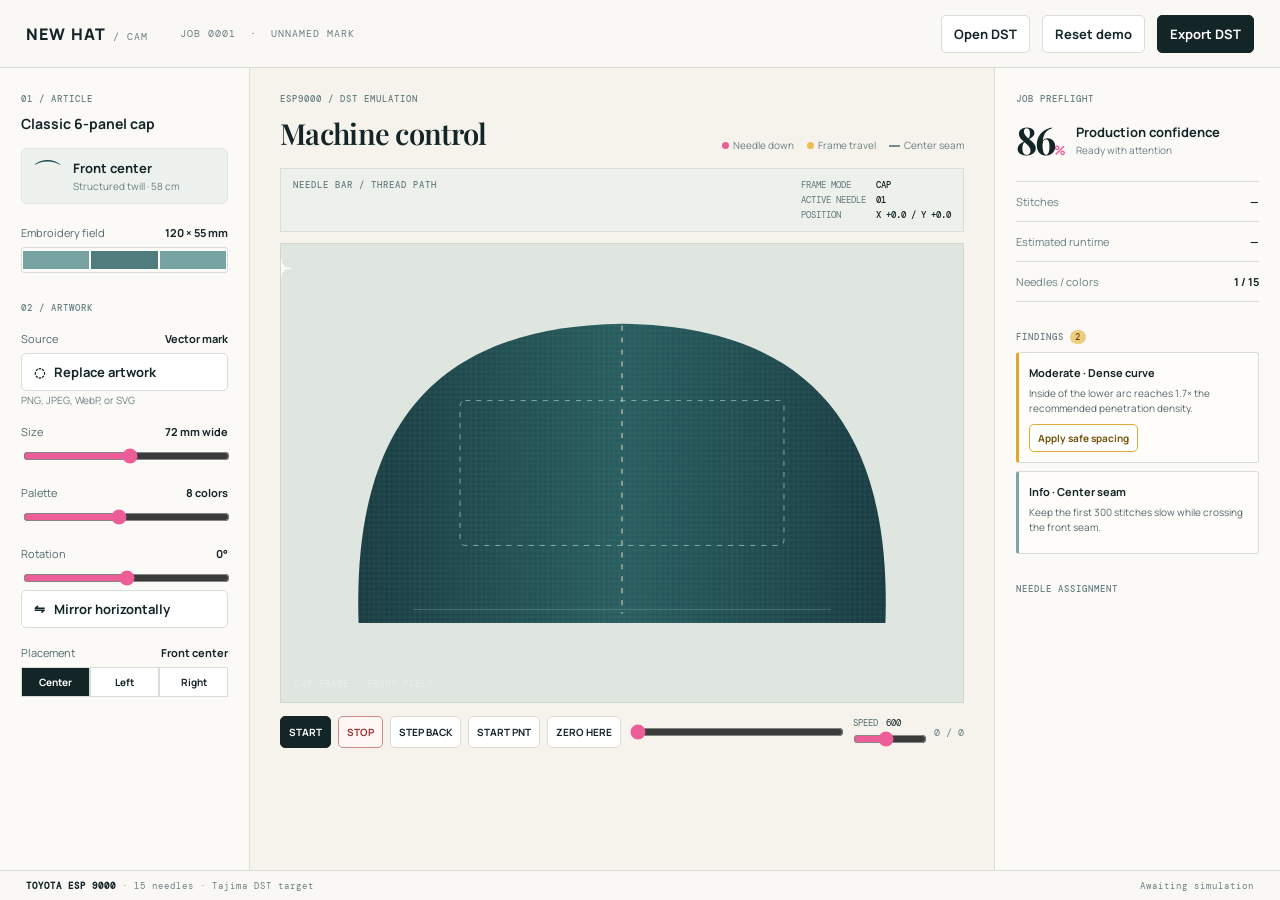
==== prototype/index.html @ 5cbac411 "proto" ====
<!doctype html>
<html lang="en">
  <head>
    <meta charset="utf-8" />
    <meta name="viewport" content="width=device-width, initial-scale=1" />
    <title>New Hat — embroidery CAM</title>
    <link rel="stylesheet" href="styles.css" />
  </head>
  <body>
    <header><a class="brand">NEW HAT<span> / CAM</span></a><div class="job">JOB 0001 &nbsp;·&nbsp; UNNAMED MARK</div><input id="dstFile" type="file" accept=".dst,application/octet-stream" hidden /><button class="outline" id="openDst">Open DST</button><button class="outline" id="reset">Reset demo</button><button class="primary" id="export">Export DST</button></header>
    <main>
      <aside class="left panel"><p class="eyebrow">01 / ARTICLE</p><h2>Classic 6-panel cap</h2><div class="article-card"><div class="cap-icon">⌒</div><div><b>Front center</b><small>Structured twill · 58 cm</small></div></div><label>Embroidery field <span>120 × 55 mm</span></label><div class="field"><i></i><i></i><i></i></div><p class="eyebrow spacing">02 / ARTWORK</p><label>Source <span id="sourceName">Vector mark</span></label><input id="artworkFile" type="file" accept="image/png,image/jpeg,image/webp,image/svg+xml" hidden /><button class="select" id="replaceArtwork">◌ &nbsp; Replace artwork</button><small id="uploadHint">PNG, JPEG, WebP, or SVG</small><label>Size <span id="scaleLabel">72 mm wide</span></label><input id="scale" type="range" min="20" max="120" value="72" /><label>Palette <span id="paletteLabel">8 colors</span></label><input id="paletteSize" type="range" min="2" max="15" value="8" /><label>Rotation <span id="rotationLabel">0°</span></label><input id="rotation" type="range" min="-180" max="180" value="0" /><button class="select" id="mirrorArtwork">⇋ &nbsp; Mirror horizontally</button><label>Placement <span id="placementLabel">Front center</span></label><div class="seg" id="placement"><button class="active" data-place="center">Center</button><button data-place="left">Left</button><button data-place="right">Right</button></div></aside>
      <section class="workspace"><div class="workspace-title"><div><p class="eyebrow" id="viewMode">ESP9000 / DST EMULATION</p><h1>Machine control</h1></div><div class="legend"><span><i class="pink"></i>Needle down</span><span><i class="gold"></i>Frame travel</span><span><i class="line"></i>Center seam</span></div></div><section class="machine"><div><p class="eyebrow">NEEDLE BAR / THREAD PATH</p><div class="needle-rack" id="needleRack"></div></div><div class="machine-readout"><span>FRAME MODE</span><b>CAP</b><span>ACTIVE NEEDLE</span><b id="activeNeedle">01</b><span>POSITION</span><b id="positionReadout">X +0.0 / Y +0.0</b></div></section><div class="stage"><svg id="canvas" viewBox="0 0 800 480" role="img" aria-label="Cap embroidery simulation"><defs><linearGradient id="fabric" x1="0" x2="1"><stop stop-color="#193d42"/><stop offset=".5" stop-color="#285d5f"/><stop offset="1" stop-color="#183c42"/></linearGradient><pattern id="weave" width="6" height="6" patternUnits="userSpaceOnUse"><path d="M0 1h6M1 0v6" stroke="#fff" stroke-opacity=".05"/></pattern></defs><path d="M91 416C83 173 192 68 400 65c208 3 317 108 309 351" fill="url(#fabric)"/><path d="M91 416C83 173 192 68 400 65c208 3 317 108 309 351" fill="url(#weave)"/><g id="artworkTransform"><image id="artworkPreview" x="250" y="170" width="300" height="140" preserveAspectRatio="xMidYMid meet" opacity=".42" display="none"/><rect id="artworkBounds" x="250" y="170" width="300" height="140" fill="none" stroke="#f7e5a7" stroke-width="1.5" stroke-dasharray="5 4" display="none"/></g><path d="M400 67v338" stroke="#e7d6b1" stroke-opacity=".6" stroke-width="2" stroke-dasharray="6 8"/><path d="M155 400h490" stroke="#a7d7d2" stroke-opacity=".35"/><rect x="210" y="155" width="380" height="170" rx="6" fill="none" stroke="#b0e6df" stroke-opacity=".7" stroke-dasharray="6 7"/><g id="stitches"></g><g id="needle" stroke="#fff" stroke-width="2"><path d="M-11 0h22M0-11v22"/><circle r="4" fill="none"/></g></svg><div class="stage-tag">CAP FRAME · FRONT FIELD</div></div><div class="controls"><button id="start" class="primary">START</button><button id="stop" class="stop">STOP</button><button id="back">STEP BACK</button><button id="startPoint">START PNT</button><button id="zero">ZERO HERE</button><input id="timeline" type="range" min="0" value="0" /><label class="speed">SPEED <output id="speedValue">600</output><input id="speed" type="range" min="300" max="1000" step="50" value="600" /></label><span id="step">0 / 0</span></div></section>
      <aside class="right panel"><p class="eyebrow">JOB PREFLIGHT</p><div class="confidence"><div class="score"><strong id="score">86</strong><em>%</em></div><div><b>Production confidence</b><small>Ready with attention</small></div></div><div class="metric"><span>Stitches</span><b id="stitchCount">—</b></div><div class="metric"><span>Estimated runtime</span><b id="runtime">—</b></div><div class="metric"><span>Needles / colors</span><b id="needleCount">1 / 15</b></div><p class="eyebrow spacing">FINDINGS <span class="count" id="findingCount">2</span></p><article class="finding caution" id="autopunchFinding"><b>Moderate · Dense curve</b><p>Inside of the lower arc reaches 1.7× the recommended penetration density.</p><button id="fixDensity">Apply safe spacing</button></article><article class="finding info" id="routeFinding"><b>Info · Center seam</b><p>Keep the first 300 stitches slow while crossing the front seam.</p></article><p class="eyebrow spacing">NEEDLE ASSIGNMENT</p><div id="needleEditor"></div></aside>
    </main><footer><span><b>TOYOTA ESP 9000</b> · 15 needles · Tajima DST target</span><span id="operation">Awaiting simulation</span></footer><script src="app.js"></script>
  </body>
</html>
---- prototype/styles.css ----
@import url('https://fonts.googleapis.com/css2?family=DM+Mono:wght@400;500&family=Manrope:wght@400;500;600;700;800&family=Playfair+Display:ital,wght@0,600;0,700;1,600&display=swap');
:root{--ink:#142528;--muted:#688083;--paper:#f6f3ed;--line:#d8ddd5;--pink:#ed5e98;--gold:#eebd54;--teal:#1f5052}*{box-sizing:border-box}body{margin:0;background:var(--paper);color:var(--ink);font:13px Manrope,sans-serif}header{height:68px;border-bottom:1px solid var(--line);display:flex;align-items:center;padding:0 26px;gap:12px;background:#faf8f4}.brand{font-weight:800;letter-spacing:1.2px;font-size:16px}.brand span,.job,.eyebrow,footer{font:10px 'DM Mono',monospace;letter-spacing:1px}.brand span,.job{color:var(--muted)}.job{margin-left:20px;flex:1}button{font:inherit;cursor:pointer;border-radius:5px;padding:9px 12px;border:1px solid var(--line);background:#fff;color:var(--ink);font-weight:700}.primary{background:var(--ink);color:#fff;border-color:var(--ink)}main{display:grid;grid-template-columns:250px minmax(460px,1fr) 286px;min-height:calc(100vh - 98px)}.panel{padding:25px 21px;border-right:1px solid var(--line);background:#fbfaf7}.right{border-right:0;border-left:1px solid var(--line)}.eyebrow{color:#698083;margin:0 0 9px;font-size:9px;font-weight:500}.spacing{margin-top:29px}h1{font:600 29px 'Playfair Display',serif;letter-spacing:-.7px;margin:0}h2{font-size:14px;margin:0 0 15px}.article-card{display:flex;gap:10px;background:#eef2ee;border:1px solid #e2e8e0;padding:10px;border-radius:6px;margin-bottom:21px}.cap-icon{font:31px 'Playfair Display';line-height:26px;color:var(--teal)}small{display:block;color:var(--muted);font-size:10px;margin-top:2px}label{display:flex;justify-content:space-between;color:#526a6e;margin:17px 0 7px;font-size:11px}label span{color:var(--ink);font-weight:700}.field{display:flex;height:26px;border:1px solid var(--line);border-radius:3px;overflow:hidden}.field i{flex:1;background:#77a3a2;margin:3px 1px}.field i:nth-child(2){background:#4f7d7e}.select{width:100%;text-align:left;background:#fff}input[type=range]{width:100%;accent-color:var(--pink)}.seg{display:flex}.seg button{flex:1;padding:7px 2px;border-radius:0;font-size:10px}.seg .active{background:var(--ink);color:#fff}.workspace{padding:25px 30px 16px;min-width:0}.workspace-title{display:flex;justify-content:space-between;align-items:end;margin-bottom:16px}.legend{display:flex;gap:13px;color:var(--muted);font-size:10px}.legend i{display:inline-block;width:7px;height:7px;border-radius:50%;margin-right:4px}.legend .line{border-radius:0;width:11px;height:2px;background:#718d8e;vertical-align:middle}.pink{background:var(--pink)}.gold{background:var(--gold)}.machine{display:flex;justify-content:space-between;gap:15px;border:1px solid var(--line);background:#edf0eb;padding:10px 12px;margin-bottom:11px}.machine .eyebrow{margin-bottom:5px}.needle-rack{display:flex;gap:5px}.needle-slot{border:0;background:transparent;padding:0;width:24px;text-align:center;color:var(--muted);font:9px 'DM Mono'}.needle-slot i{display:block;height:23px;width:2px;background:#758888;margin:auto}.needle-slot b{font-size:9px}.spool{display:block;width:16px;height:8px;border-radius:3px;background:var(--thread);border:2px solid #a8b5ac;margin:auto;box-shadow:0 4px 0 var(--thread),0 8px 0 #a8b5ac}.needle-slot.active{color:var(--ink);transform:translateY(2px)}.needle-slot.active i{background:var(--pink);height:27px}.machine-readout{display:grid;grid-template-columns:auto auto;gap:3px 10px;align-content:center;font:9px 'DM Mono';color:#60787a}.machine-readout b{color:var(--ink);font-weight:500}.stage{height:min(52vh,460px);min-height:350px;background:#dfe6df;border:1px solid #cfd8d0;position:relative;overflow:hidden}.stage svg{width:100%;height:100%;display:block}.stage-tag{position:absolute;bottom:12px;left:14px;color:#e4f0e9;font:9px 'DM Mono';letter-spacing:1px}.controls{display:flex;align-items:center;gap:7px;padding-top:13px}.controls button{font-size:10px;padding:8px}.controls .stop{color:#9e3131;border-color:#cd8989;background:#fff7f6}.controls>input{flex:1}.controls span{font:10px 'DM Mono';white-space:nowrap;color:var(--muted)}.speed{display:block;margin:0;font:9px 'DM Mono';white-space:nowrap}.speed output{color:var(--ink);margin-left:3px}.speed input{display:block;width:74px;margin:2px 0 0}.confidence{display:flex;align-items:center;gap:10px;border-bottom:1px solid var(--line);padding-bottom:16px}.score strong{font:700 38px 'Playfair Display';letter-spacing:-2px}.score em{font-style:normal;color:var(--pink);font-weight:700}.metric{display:flex;justify-content:space-between;padding:12px 0;border-bottom:1px solid var(--line);font-size:11px;color:var(--muted)}.metric b{color:var(--ink)}.count{background:#ecce83;color:#6b4d00;border-radius:8px;padding:1px 5px}.finding{border:1px solid var(--line);border-left:3px solid #dfa631;padding:10px;margin:8px 0;background:#fffdf9;border-radius:3px}.finding.info{border-left-color:#7aa6a6}.finding b{font-size:11px}.finding p{line-height:1.5;margin:5px 0 8px;color:#52676b;font-size:10px}.finding button{font-size:10px;padding:6px 8px;border-color:#dea936;color:#76550b;background:#fff}.needle-row{display:flex;gap:5px;margin:5px 0}.needle-row input{height:25px;border:1px solid var(--line);min-width:0}.needle-row input[type=color]{width:28px;padding:2px}.needle-row input:last-child{width:100%;font-size:10px;padding:4px}.needle-pick{width:28px;padding:0;font:10px 'DM Mono'}.needle-pick.active{background:var(--ink);color:#fff}footer{height:30px;border-top:1px solid var(--line);background:#faf8f4;display:flex;justify-content:space-between;padding:9px 26px;color:#698083;font-size:9px}footer b{color:var(--ink)}@media(max-width:1050px){.needle-rack{gap:2px}.needle-slot{width:20px}.machine-readout{display:none}}@media(max-width:900px){main{grid-template-columns:220px 1fr}.right{display:none}}@media(max-width:650px){main{display:block}.left{display:none}.workspace{padding:18px}.stage{min-height:330px}.job,.legend,.machine-readout{display:none}.needle-slot{width:18px}.controls{flex-wrap:wrap}}
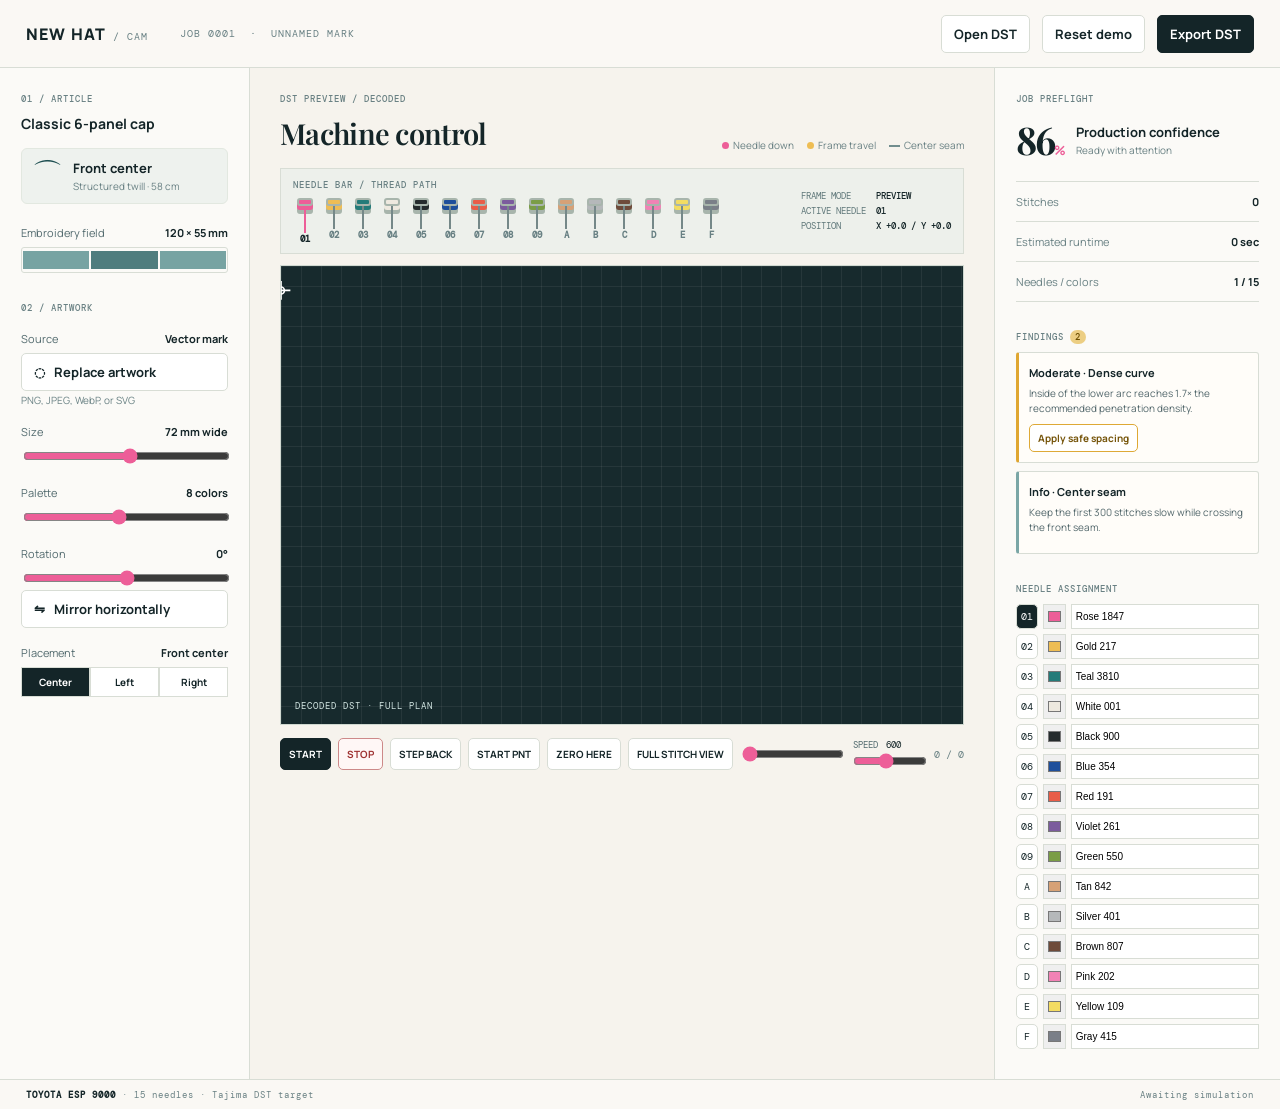
==== commit 7ce5cc58: "progress" ====
--- a/prototype/index.html
+++ b/prototype/index.html
@@ -10,7 +10,7 @@
     <header><a class="brand">NEW HAT<span> / CAM</span></a><div class="job">JOB 0001 &nbsp;·&nbsp; UNNAMED MARK</div><input id="dstFile" type="file" accept=".dst,application/octet-stream" hidden /><button class="outline" id="openDst">Open DST</button><button class="outline" id="reset">Reset demo</button><button class="primary" id="export">Export DST</button></header>
     <main>
       <aside class="left panel"><p class="eyebrow">01 / ARTICLE</p><h2>Classic 6-panel cap</h2><div class="article-card"><div class="cap-icon">⌒</div><div><b>Front center</b><small>Structured twill · 58 cm</small></div></div><label>Embroidery field <span>120 × 55 mm</span></label><div class="field"><i></i><i></i><i></i></div><p class="eyebrow spacing">02 / ARTWORK</p><label>Source <span id="sourceName">Vector mark</span></label><input id="artworkFile" type="file" accept="image/png,image/jpeg,image/webp,image/svg+xml" hidden /><button class="select" id="replaceArtwork">◌ &nbsp; Replace artwork</button><small id="uploadHint">PNG, JPEG, WebP, or SVG</small><label>Size <span id="scaleLabel">72 mm wide</span></label><input id="scale" type="range" min="20" max="120" value="72" /><label>Palette <span id="paletteLabel">8 colors</span></label><input id="paletteSize" type="range" min="2" max="15" value="8" /><label>Rotation <span id="rotationLabel">0°</span></label><input id="rotation" type="range" min="-180" max="180" value="0" /><button class="select" id="mirrorArtwork">⇋ &nbsp; Mirror horizontally</button><label>Placement <span id="placementLabel">Front center</span></label><div class="seg" id="placement"><button class="active" data-place="center">Center</button><button data-place="left">Left</button><button data-place="right">Right</button></div></aside>
-      <section class="workspace"><div class="workspace-title"><div><p class="eyebrow" id="viewMode">ESP9000 / DST EMULATION</p><h1>Machine control</h1></div><div class="legend"><span><i class="pink"></i>Needle down</span><span><i class="gold"></i>Frame travel</span><span><i class="line"></i>Center seam</span></div></div><section class="machine"><div><p class="eyebrow">NEEDLE BAR / THREAD PATH</p><div class="needle-rack" id="needleRack"></div></div><div class="machine-readout"><span>FRAME MODE</span><b>CAP</b><span>ACTIVE NEEDLE</span><b id="activeNeedle">01</b><span>POSITION</span><b id="positionReadout">X +0.0 / Y +0.0</b></div></section><div class="stage"><svg id="canvas" viewBox="0 0 800 480" role="img" aria-label="Cap embroidery simulation"><defs><linearGradient id="fabric" x1="0" x2="1"><stop stop-color="#193d42"/><stop offset=".5" stop-color="#285d5f"/><stop offset="1" stop-color="#183c42"/></linearGradient><pattern id="weave" width="6" height="6" patternUnits="userSpaceOnUse"><path d="M0 1h6M1 0v6" stroke="#fff" stroke-opacity=".05"/></pattern></defs><path d="M91 416C83 173 192 68 400 65c208 3 317 108 309 351" fill="url(#fabric)"/><path d="M91 416C83 173 192 68 400 65c208 3 317 108 309 351" fill="url(#weave)"/><g id="artworkTransform"><image id="artworkPreview" x="250" y="170" width="300" height="140" preserveAspectRatio="xMidYMid meet" opacity=".42" display="none"/><rect id="artworkBounds" x="250" y="170" width="300" height="140" fill="none" stroke="#f7e5a7" stroke-width="1.5" stroke-dasharray="5 4" display="none"/></g><path d="M400 67v338" stroke="#e7d6b1" stroke-opacity=".6" stroke-width="2" stroke-dasharray="6 8"/><path d="M155 400h490" stroke="#a7d7d2" stroke-opacity=".35"/><rect x="210" y="155" width="380" height="170" rx="6" fill="none" stroke="#b0e6df" stroke-opacity=".7" stroke-dasharray="6 7"/><g id="stitches"></g><g id="needle" stroke="#fff" stroke-width="2"><path d="M-11 0h22M0-11v22"/><circle r="4" fill="none"/></g></svg><div class="stage-tag">CAP FRAME · FRONT FIELD</div></div><div class="controls"><button id="start" class="primary">START</button><button id="stop" class="stop">STOP</button><button id="back">STEP BACK</button><button id="startPoint">START PNT</button><button id="zero">ZERO HERE</button><input id="timeline" type="range" min="0" value="0" /><label class="speed">SPEED <output id="speedValue">600</output><input id="speed" type="range" min="300" max="1000" step="50" value="600" /></label><span id="step">0 / 0</span></div></section>
+      <section class="workspace"><div class="workspace-title"><div><p class="eyebrow" id="viewMode">DST PREVIEW / DECODED</p><h1>Machine control</h1></div><div class="legend"><span><i class="pink"></i>Needle down</span><span><i class="gold"></i>Frame travel</span><span><i class="line"></i>Center seam</span></div></div><section class="machine"><div><p class="eyebrow">NEEDLE BAR / THREAD PATH</p><div class="needle-rack" id="needleRack"></div></div><div class="machine-readout"><span>FRAME MODE</span><b id="frameMode">PREVIEW</b><span>ACTIVE NEEDLE</span><b id="activeNeedle">01</b><span>POSITION</span><b id="positionReadout">X +0.0 / Y +0.0</b></div></section><div class="stage dst-preview" id="stage"><button id="exitFull" class="exit-full">× Close full view</button><svg id="canvas" viewBox="0 0 800 480" role="img" aria-label="DST stitch simulation"><defs><linearGradient id="fabric" x1="0" x2="1"><stop stop-color="#193d42"/><stop offset=".5" stop-color="#285d5f"/><stop offset="1" stop-color="#183c42"/></linearGradient><pattern id="weave" width="6" height="6" patternUnits="userSpaceOnUse"><path d="M0 1h6M1 0v6" stroke="#fff" stroke-opacity=".05"/></pattern></defs><path d="M91 416C83 173 192 68 400 65c208 3 317 108 309 351" fill="url(#fabric)"/><path d="M91 416C83 173 192 68 400 65c208 3 317 108 309 351" fill="url(#weave)"/><g id="artworkTransform"><image id="artworkPreview" x="250" y="170" width="300" height="140" preserveAspectRatio="xMidYMid meet" opacity=".42" display="none"/><rect id="artworkBounds" x="250" y="170" width="300" height="140" fill="none" stroke="#f7e5a7" stroke-width="1.5" stroke-dasharray="5 4" display="none"/></g><path d="M400 67v338" stroke="#e7d6b1" stroke-opacity=".6" stroke-width="2" stroke-dasharray="6 8"/><path d="M155 400h490" stroke="#a7d7d2" stroke-opacity=".35"/><rect x="210" y="155" width="380" height="170" rx="6" fill="none" stroke="#b0e6df" stroke-opacity=".7" stroke-dasharray="6 7"/><g id="stitches"></g><g id="needle" stroke="#fff" stroke-width="2"><path d="M-11 0h22M0-11v22"/><circle r="4" fill="none"/></g></svg><div class="stage-tag" id="stageTag">DECODED DST · FULL PLAN</div></div><div class="controls"><button id="start" class="primary">START</button><button id="stop" class="stop">STOP</button><button id="back">STEP BACK</button><button id="startPoint">START PNT</button><button id="zero">ZERO HERE</button><button id="fullView">FULL STITCH VIEW</button><input id="timeline" type="range" min="0" value="0" /><label class="speed">SPEED <output id="speedValue">600</output><input id="speed" type="range" min="300" max="1000" step="50" value="600" /></label><span id="step">0 / 0</span></div></section>
       <aside class="right panel"><p class="eyebrow">JOB PREFLIGHT</p><div class="confidence"><div class="score"><strong id="score">86</strong><em>%</em></div><div><b>Production confidence</b><small>Ready with attention</small></div></div><div class="metric"><span>Stitches</span><b id="stitchCount">—</b></div><div class="metric"><span>Estimated runtime</span><b id="runtime">—</b></div><div class="metric"><span>Needles / colors</span><b id="needleCount">1 / 15</b></div><p class="eyebrow spacing">FINDINGS <span class="count" id="findingCount">2</span></p><article class="finding caution" id="autopunchFinding"><b>Moderate · Dense curve</b><p>Inside of the lower arc reaches 1.7× the recommended penetration density.</p><button id="fixDensity">Apply safe spacing</button></article><article class="finding info" id="routeFinding"><b>Info · Center seam</b><p>Keep the first 300 stitches slow while crossing the front seam.</p></article><p class="eyebrow spacing">NEEDLE ASSIGNMENT</p><div id="needleEditor"></div></aside>
     </main><footer><span><b>TOYOTA ESP 9000</b> · 15 needles · Tajima DST target</span><span id="operation">Awaiting simulation</span></footer><script src="app.js"></script>
   </body>
--- a/prototype/styles.css
+++ b/prototype/styles.css
@@ -1,2 +1,4 @@
 @import url('https://fonts.googleapis.com/css2?family=DM+Mono:wght@400;500&family=Manrope:wght@400;500;600;700;800&family=Playfair+Display:ital,wght@0,600;0,700;1,600&display=swap');
+.stage.full-view{position:fixed;z-index:20;inset:14px;height:calc(100vh - 28px);min-height:0;background:#132e33;box-shadow:0 12px 45px #001b1d88}.stage.full-view svg{shape-rendering:geometricPrecision}.stage.full-view .stage-tag{font-size:11px;bottom:20px;left:20px}.exit-full{display:none}.stage.full-view .exit-full{display:block;position:absolute;z-index:21;top:14px;right:14px;border-color:#b0e6df;background:#f8fbf8;font-size:11px}
+.stage.dst-preview{background-color:#172a2d;background-image:linear-gradient(#ffffff10 1px,transparent 1px),linear-gradient(90deg,#ffffff10 1px,transparent 1px);background-size:20px 20px}.stage.dst-preview #canvas>path,.stage.dst-preview #canvas>rect,.stage.dst-preview #artworkTransform{display:none}.stage.dst-preview .stage-tag{color:#d5e8e5}
 :root{--ink:#142528;--muted:#688083;--paper:#f6f3ed;--line:#d8ddd5;--pink:#ed5e98;--gold:#eebd54;--teal:#1f5052}*{box-sizing:border-box}body{margin:0;background:var(--paper);color:var(--ink);font:13px Manrope,sans-serif}header{height:68px;border-bottom:1px solid var(--line);display:flex;align-items:center;padding:0 26px;gap:12px;background:#faf8f4}.brand{font-weight:800;letter-spacing:1.2px;font-size:16px}.brand span,.job,.eyebrow,footer{font:10px 'DM Mono',monospace;letter-spacing:1px}.brand span,.job{color:var(--muted)}.job{margin-left:20px;flex:1}button{font:inherit;cursor:pointer;border-radius:5px;padding:9px 12px;border:1px solid var(--line);background:#fff;color:var(--ink);font-weight:700}.primary{background:var(--ink);color:#fff;border-color:var(--ink)}main{display:grid;grid-template-columns:250px minmax(460px,1fr) 286px;min-height:calc(100vh - 98px)}.panel{padding:25px 21px;border-right:1px solid var(--line);background:#fbfaf7}.right{border-right:0;border-left:1px solid var(--line)}.eyebrow{color:#698083;margin:0 0 9px;font-size:9px;font-weight:500}.spacing{margin-top:29px}h1{font:600 29px 'Playfair Display',serif;letter-spacing:-.7px;margin:0}h2{font-size:14px;margin:0 0 15px}.article-card{display:flex;gap:10px;background:#eef2ee;border:1px solid #e2e8e0;padding:10px;border-radius:6px;margin-bottom:21px}.cap-icon{font:31px 'Playfair Display';line-height:26px;color:var(--teal)}small{display:block;color:var(--muted);font-size:10px;margin-top:2px}label{display:flex;justify-content:space-between;color:#526a6e;margin:17px 0 7px;font-size:11px}label span{color:var(--ink);font-weight:700}.field{display:flex;height:26px;border:1px solid var(--line);border-radius:3px;overflow:hidden}.field i{flex:1;background:#77a3a2;margin:3px 1px}.field i:nth-child(2){background:#4f7d7e}.select{width:100%;text-align:left;background:#fff}input[type=range]{width:100%;accent-color:var(--pink)}.seg{display:flex}.seg button{flex:1;padding:7px 2px;border-radius:0;font-size:10px}.seg .active{background:var(--ink);color:#fff}.workspace{padding:25px 30px 16px;min-width:0}.workspace-title{display:flex;justify-content:space-between;align-items:end;margin-bottom:16px}.legend{display:flex;gap:13px;color:var(--muted);font-size:10px}.legend i{display:inline-block;width:7px;height:7px;border-radius:50%;margin-right:4px}.legend .line{border-radius:0;width:11px;height:2px;background:#718d8e;vertical-align:middle}.pink{background:var(--pink)}.gold{background:var(--gold)}.machine{display:flex;justify-content:space-between;gap:15px;border:1px solid var(--line);background:#edf0eb;padding:10px 12px;margin-bottom:11px}.machine .eyebrow{margin-bottom:5px}.needle-rack{display:flex;gap:5px}.needle-slot{border:0;background:transparent;padding:0;width:24px;text-align:center;color:var(--muted);font:9px 'DM Mono'}.needle-slot i{display:block;height:23px;width:2px;background:#758888;margin:auto}.needle-slot b{font-size:9px}.spool{display:block;width:16px;height:8px;border-radius:3px;background:var(--thread);border:2px solid #a8b5ac;margin:auto;box-shadow:0 4px 0 var(--thread),0 8px 0 #a8b5ac}.needle-slot.active{color:var(--ink);transform:translateY(2px)}.needle-slot.active i{background:var(--pink);height:27px}.machine-readout{display:grid;grid-template-columns:auto auto;gap:3px 10px;align-content:center;font:9px 'DM Mono';color:#60787a}.machine-readout b{color:var(--ink);font-weight:500}.stage{height:min(52vh,460px);min-height:350px;background:#dfe6df;border:1px solid #cfd8d0;position:relative;overflow:hidden}.stage svg{width:100%;height:100%;display:block}.stage-tag{position:absolute;bottom:12px;left:14px;color:#e4f0e9;font:9px 'DM Mono';letter-spacing:1px}.controls{display:flex;align-items:center;gap:7px;padding-top:13px}.controls button{font-size:10px;padding:8px}.controls .stop{color:#9e3131;border-color:#cd8989;background:#fff7f6}.controls>input{flex:1}.controls span{font:10px 'DM Mono';white-space:nowrap;color:var(--muted)}.speed{display:block;margin:0;font:9px 'DM Mono';white-space:nowrap}.speed output{color:var(--ink);margin-left:3px}.speed input{display:block;width:74px;margin:2px 0 0}.confidence{display:flex;align-items:center;gap:10px;border-bottom:1px solid var(--line);padding-bottom:16px}.score strong{font:700 38px 'Playfair Display';letter-spacing:-2px}.score em{font-style:normal;color:var(--pink);font-weight:700}.metric{display:flex;justify-content:space-between;padding:12px 0;border-bottom:1px solid var(--line);font-size:11px;color:var(--muted)}.metric b{color:var(--ink)}.count{background:#ecce83;color:#6b4d00;border-radius:8px;padding:1px 5px}.finding{border:1px solid var(--line);border-left:3px solid #dfa631;padding:10px;margin:8px 0;background:#fffdf9;border-radius:3px}.finding.info{border-left-color:#7aa6a6}.finding b{font-size:11px}.finding p{line-height:1.5;margin:5px 0 8px;color:#52676b;font-size:10px}.finding button{font-size:10px;padding:6px 8px;border-color:#dea936;color:#76550b;background:#fff}.needle-row{display:flex;gap:5px;margin:5px 0}.needle-row input{height:25px;border:1px solid var(--line);min-width:0}.needle-row input[type=color]{width:28px;padding:2px}.needle-row input:last-child{width:100%;font-size:10px;padding:4px}.needle-pick{width:28px;padding:0;font:10px 'DM Mono'}.needle-pick.active{background:var(--ink);color:#fff}footer{height:30px;border-top:1px solid var(--line);background:#faf8f4;display:flex;justify-content:space-between;padding:9px 26px;color:#698083;font-size:9px}footer b{color:var(--ink)}@media(max-width:1050px){.needle-rack{gap:2px}.needle-slot{width:20px}.machine-readout{display:none}}@media(max-width:900px){main{grid-template-columns:220px 1fr}.right{display:none}}@media(max-width:650px){main{display:block}.left{display:none}.workspace{padding:18px}.stage{min-height:330px}.job,.legend,.machine-readout{display:none}.needle-slot{width:18px}.controls{flex-wrap:wrap}}
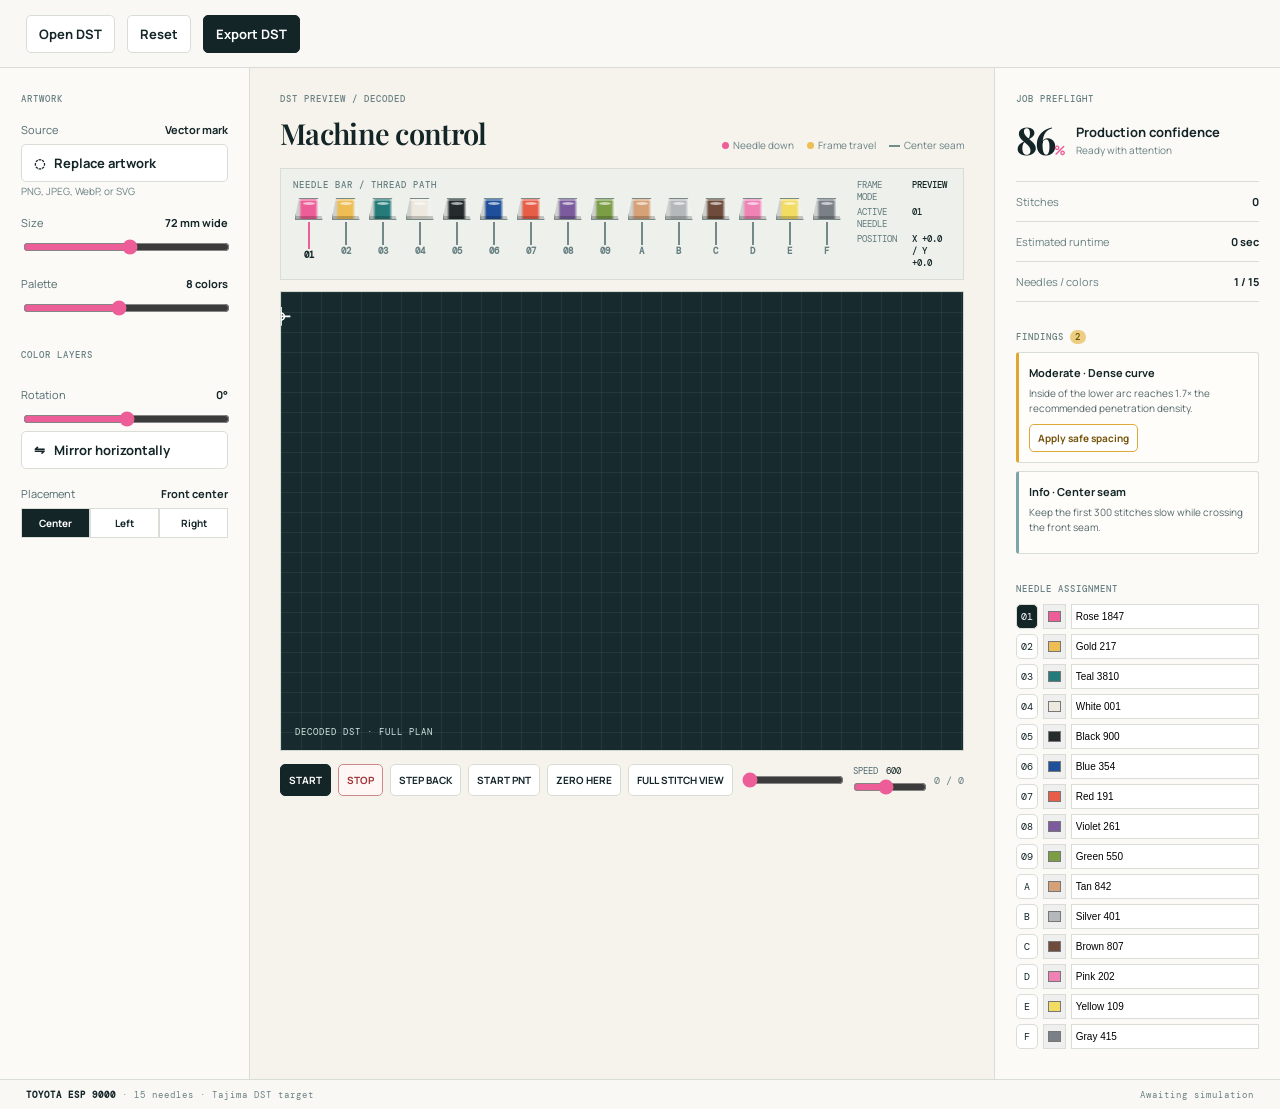
==== commit 67ab393b: "Improve digitizer controls and stitch planning" ====
--- a/prototype/index.html
+++ b/prototype/index.html
@@ -7,9 +7,9 @@
     <link rel="stylesheet" href="styles.css" />
   </head>
   <body>
-    <header><a class="brand">NEW HAT<span> / CAM</span></a><div class="job">JOB 0001 &nbsp;·&nbsp; UNNAMED MARK</div><input id="dstFile" type="file" accept=".dst,application/octet-stream" hidden /><button class="outline" id="openDst">Open DST</button><button class="outline" id="reset">Reset demo</button><button class="primary" id="export">Export DST</button></header>
+    <header><input id="dstFile" type="file" accept=".dst,application/octet-stream" hidden /><button class="outline" id="openDst">Open DST</button><button class="outline" id="reset">Reset</button><button class="primary" id="export">Export DST</button></header>
     <main>
-      <aside class="left panel"><p class="eyebrow">01 / ARTICLE</p><h2>Classic 6-panel cap</h2><div class="article-card"><div class="cap-icon">⌒</div><div><b>Front center</b><small>Structured twill · 58 cm</small></div></div><label>Embroidery field <span>120 × 55 mm</span></label><div class="field"><i></i><i></i><i></i></div><p class="eyebrow spacing">02 / ARTWORK</p><label>Source <span id="sourceName">Vector mark</span></label><input id="artworkFile" type="file" accept="image/png,image/jpeg,image/webp,image/svg+xml" hidden /><button class="select" id="replaceArtwork">◌ &nbsp; Replace artwork</button><small id="uploadHint">PNG, JPEG, WebP, or SVG</small><label>Size <span id="scaleLabel">72 mm wide</span></label><input id="scale" type="range" min="20" max="120" value="72" /><label>Palette <span id="paletteLabel">8 colors</span></label><input id="paletteSize" type="range" min="2" max="15" value="8" /><label>Rotation <span id="rotationLabel">0°</span></label><input id="rotation" type="range" min="-180" max="180" value="0" /><button class="select" id="mirrorArtwork">⇋ &nbsp; Mirror horizontally</button><label>Placement <span id="placementLabel">Front center</span></label><div class="seg" id="placement"><button class="active" data-place="center">Center</button><button data-place="left">Left</button><button data-place="right">Right</button></div></aside>
+      <aside class="left panel"><p class="eyebrow">ARTWORK</p><label>Source <span id="sourceName">Vector mark</span></label><input id="artworkFile" type="file" accept="image/png,image/jpeg,image/webp,image/svg+xml" hidden /><button class="select" id="replaceArtwork">◌ &nbsp; Replace artwork</button><small id="uploadHint">PNG, JPEG, WebP, or SVG</small><label>Size <span id="scaleLabel">72 mm wide</span></label><input id="scale" type="range" min="20" max="120" value="72" /><label>Palette <span id="paletteLabel">8 colors</span></label><input id="paletteSize" type="range" min="2" max="15" value="8" /><p class="eyebrow spacing">COLOR LAYERS</p><div class="color-layers" id="colorLayers"></div><label>Rotation <span id="rotationLabel">0°</span></label><input id="rotation" type="range" min="-180" max="180" value="0" /><button class="select" id="mirrorArtwork">⇋ &nbsp; Mirror horizontally</button><label>Placement <span id="placementLabel">Front center</span></label><div class="seg" id="placement"><button class="active" data-place="center">Center</button><button data-place="left">Left</button><button data-place="right">Right</button></div></aside>
       <section class="workspace"><div class="workspace-title"><div><p class="eyebrow" id="viewMode">DST PREVIEW / DECODED</p><h1>Machine control</h1></div><div class="legend"><span><i class="pink"></i>Needle down</span><span><i class="gold"></i>Frame travel</span><span><i class="line"></i>Center seam</span></div></div><section class="machine"><div><p class="eyebrow">NEEDLE BAR / THREAD PATH</p><div class="needle-rack" id="needleRack"></div></div><div class="machine-readout"><span>FRAME MODE</span><b id="frameMode">PREVIEW</b><span>ACTIVE NEEDLE</span><b id="activeNeedle">01</b><span>POSITION</span><b id="positionReadout">X +0.0 / Y +0.0</b></div></section><div class="stage dst-preview" id="stage"><button id="exitFull" class="exit-full">× Close full view</button><svg id="canvas" viewBox="0 0 800 480" role="img" aria-label="DST stitch simulation"><defs><linearGradient id="fabric" x1="0" x2="1"><stop stop-color="#193d42"/><stop offset=".5" stop-color="#285d5f"/><stop offset="1" stop-color="#183c42"/></linearGradient><pattern id="weave" width="6" height="6" patternUnits="userSpaceOnUse"><path d="M0 1h6M1 0v6" stroke="#fff" stroke-opacity=".05"/></pattern></defs><path d="M91 416C83 173 192 68 400 65c208 3 317 108 309 351" fill="url(#fabric)"/><path d="M91 416C83 173 192 68 400 65c208 3 317 108 309 351" fill="url(#weave)"/><g id="artworkTransform"><image id="artworkPreview" x="250" y="170" width="300" height="140" preserveAspectRatio="xMidYMid meet" opacity=".42" display="none"/><rect id="artworkBounds" x="250" y="170" width="300" height="140" fill="none" stroke="#f7e5a7" stroke-width="1.5" stroke-dasharray="5 4" display="none"/></g><path d="M400 67v338" stroke="#e7d6b1" stroke-opacity=".6" stroke-width="2" stroke-dasharray="6 8"/><path d="M155 400h490" stroke="#a7d7d2" stroke-opacity=".35"/><rect x="210" y="155" width="380" height="170" rx="6" fill="none" stroke="#b0e6df" stroke-opacity=".7" stroke-dasharray="6 7"/><g id="stitches"></g><g id="needle" stroke="#fff" stroke-width="2"><path d="M-11 0h22M0-11v22"/><circle r="4" fill="none"/></g></svg><div class="stage-tag" id="stageTag">DECODED DST · FULL PLAN</div></div><div class="controls"><button id="start" class="primary">START</button><button id="stop" class="stop">STOP</button><button id="back">STEP BACK</button><button id="startPoint">START PNT</button><button id="zero">ZERO HERE</button><button id="fullView">FULL STITCH VIEW</button><input id="timeline" type="range" min="0" value="0" /><label class="speed">SPEED <output id="speedValue">600</output><input id="speed" type="range" min="300" max="1000" step="50" value="600" /></label><span id="step">0 / 0</span></div></section>
       <aside class="right panel"><p class="eyebrow">JOB PREFLIGHT</p><div class="confidence"><div class="score"><strong id="score">86</strong><em>%</em></div><div><b>Production confidence</b><small>Ready with attention</small></div></div><div class="metric"><span>Stitches</span><b id="stitchCount">—</b></div><div class="metric"><span>Estimated runtime</span><b id="runtime">—</b></div><div class="metric"><span>Needles / colors</span><b id="needleCount">1 / 15</b></div><p class="eyebrow spacing">FINDINGS <span class="count" id="findingCount">2</span></p><article class="finding caution" id="autopunchFinding"><b>Moderate · Dense curve</b><p>Inside of the lower arc reaches 1.7× the recommended penetration density.</p><button id="fixDensity">Apply safe spacing</button></article><article class="finding info" id="routeFinding"><b>Info · Center seam</b><p>Keep the first 300 stitches slow while crossing the front seam.</p></article><p class="eyebrow spacing">NEEDLE ASSIGNMENT</p><div id="needleEditor"></div></aside>
     </main><footer><span><b>TOYOTA ESP 9000</b> · 15 needles · Tajima DST target</span><span id="operation">Awaiting simulation</span></footer><script src="app.js"></script>
--- a/prototype/styles.css
+++ b/prototype/styles.css
@@ -1,4 +1,6 @@
 @import url('https://fonts.googleapis.com/css2?family=DM+Mono:wght@400;500&family=Manrope:wght@400;500;600;700;800&family=Playfair+Display:ital,wght@0,600;0,700;1,600&display=swap');
+.needle-rack{gap:6px!important}.needle-slot{width:31px!important}.spool{display:block!important;position:relative!important;width:28px!important;height:22px!important;margin:0 auto 2px!important;clip-path:polygon(16% 0,84% 0,100% 100%,0 100%)!important;background:linear-gradient(90deg,#0002 0 11%,var(--thread) 22% 74%,#fff3 87% 100%)!important;border:1px solid #788b89!important;box-shadow:inset 0 2px #fff5,inset 0 -3px #0003!important;border-radius:0!important}.spool em{position:absolute;top:3px;left:7px;width:12px;height:3px;border-radius:50%;background:#ffffff9c}
+.color-layers{display:grid;gap:5px}.color-layer{display:grid;grid-template-columns:18px 28px 1fr;align-items:center;gap:6px;border:1px solid var(--line);border-radius:4px;padding:5px 6px;background:#fff;color:#526a6e;font-size:10px}.color-layer.disabled{opacity:.48;background:#f1f0ec;text-decoration:line-through}.color-layer input[type=checkbox]{accent-color:var(--pink);margin:0}.color-layer input[type=color]{width:26px;height:23px;padding:1px;border:1px solid var(--line)}
 .stage.full-view{position:fixed;z-index:20;inset:14px;height:calc(100vh - 28px);min-height:0;background:#132e33;box-shadow:0 12px 45px #001b1d88}.stage.full-view svg{shape-rendering:geometricPrecision}.stage.full-view .stage-tag{font-size:11px;bottom:20px;left:20px}.exit-full{display:none}.stage.full-view .exit-full{display:block;position:absolute;z-index:21;top:14px;right:14px;border-color:#b0e6df;background:#f8fbf8;font-size:11px}
 .stage.dst-preview{background-color:#172a2d;background-image:linear-gradient(#ffffff10 1px,transparent 1px),linear-gradient(90deg,#ffffff10 1px,transparent 1px);background-size:20px 20px}.stage.dst-preview #canvas>path,.stage.dst-preview #canvas>rect,.stage.dst-preview #artworkTransform{display:none}.stage.dst-preview .stage-tag{color:#d5e8e5}
 :root{--ink:#142528;--muted:#688083;--paper:#f6f3ed;--line:#d8ddd5;--pink:#ed5e98;--gold:#eebd54;--teal:#1f5052}*{box-sizing:border-box}body{margin:0;background:var(--paper);color:var(--ink);font:13px Manrope,sans-serif}header{height:68px;border-bottom:1px solid var(--line);display:flex;align-items:center;padding:0 26px;gap:12px;background:#faf8f4}.brand{font-weight:800;letter-spacing:1.2px;font-size:16px}.brand span,.job,.eyebrow,footer{font:10px 'DM Mono',monospace;letter-spacing:1px}.brand span,.job{color:var(--muted)}.job{margin-left:20px;flex:1}button{font:inherit;cursor:pointer;border-radius:5px;padding:9px 12px;border:1px solid var(--line);background:#fff;color:var(--ink);font-weight:700}.primary{background:var(--ink);color:#fff;border-color:var(--ink)}main{display:grid;grid-template-columns:250px minmax(460px,1fr) 286px;min-height:calc(100vh - 98px)}.panel{padding:25px 21px;border-right:1px solid var(--line);background:#fbfaf7}.right{border-right:0;border-left:1px solid var(--line)}.eyebrow{color:#698083;margin:0 0 9px;font-size:9px;font-weight:500}.spacing{margin-top:29px}h1{font:600 29px 'Playfair Display',serif;letter-spacing:-.7px;margin:0}h2{font-size:14px;margin:0 0 15px}.article-card{display:flex;gap:10px;background:#eef2ee;border:1px solid #e2e8e0;padding:10px;border-radius:6px;margin-bottom:21px}.cap-icon{font:31px 'Playfair Display';line-height:26px;color:var(--teal)}small{display:block;color:var(--muted);font-size:10px;margin-top:2px}label{display:flex;justify-content:space-between;color:#526a6e;margin:17px 0 7px;font-size:11px}label span{color:var(--ink);font-weight:700}.field{display:flex;height:26px;border:1px solid var(--line);border-radius:3px;overflow:hidden}.field i{flex:1;background:#77a3a2;margin:3px 1px}.field i:nth-child(2){background:#4f7d7e}.select{width:100%;text-align:left;background:#fff}input[type=range]{width:100%;accent-color:var(--pink)}.seg{display:flex}.seg button{flex:1;padding:7px 2px;border-radius:0;font-size:10px}.seg .active{background:var(--ink);color:#fff}.workspace{padding:25px 30px 16px;min-width:0}.workspace-title{display:flex;justify-content:space-between;align-items:end;margin-bottom:16px}.legend{display:flex;gap:13px;color:var(--muted);font-size:10px}.legend i{display:inline-block;width:7px;height:7px;border-radius:50%;margin-right:4px}.legend .line{border-radius:0;width:11px;height:2px;background:#718d8e;vertical-align:middle}.pink{background:var(--pink)}.gold{background:var(--gold)}.machine{display:flex;justify-content:space-between;gap:15px;border:1px solid var(--line);background:#edf0eb;padding:10px 12px;margin-bottom:11px}.machine .eyebrow{margin-bottom:5px}.needle-rack{display:flex;gap:5px}.needle-slot{border:0;background:transparent;padding:0;width:24px;text-align:center;color:var(--muted);font:9px 'DM Mono'}.needle-slot i{display:block;height:23px;width:2px;background:#758888;margin:auto}.needle-slot b{font-size:9px}.spool{display:block;width:16px;height:8px;border-radius:3px;background:var(--thread);border:2px solid #a8b5ac;margin:auto;box-shadow:0 4px 0 var(--thread),0 8px 0 #a8b5ac}.needle-slot.active{color:var(--ink);transform:translateY(2px)}.needle-slot.active i{background:var(--pink);height:27px}.machine-readout{display:grid;grid-template-columns:auto auto;gap:3px 10px;align-content:center;font:9px 'DM Mono';color:#60787a}.machine-readout b{color:var(--ink);font-weight:500}.stage{height:min(52vh,460px);min-height:350px;background:#dfe6df;border:1px solid #cfd8d0;position:relative;overflow:hidden}.stage svg{width:100%;height:100%;display:block}.stage-tag{position:absolute;bottom:12px;left:14px;color:#e4f0e9;font:9px 'DM Mono';letter-spacing:1px}.controls{display:flex;align-items:center;gap:7px;padding-top:13px}.controls button{font-size:10px;padding:8px}.controls .stop{color:#9e3131;border-color:#cd8989;background:#fff7f6}.controls>input{flex:1}.controls span{font:10px 'DM Mono';white-space:nowrap;color:var(--muted)}.speed{display:block;margin:0;font:9px 'DM Mono';white-space:nowrap}.speed output{color:var(--ink);margin-left:3px}.speed input{display:block;width:74px;margin:2px 0 0}.confidence{display:flex;align-items:center;gap:10px;border-bottom:1px solid var(--line);padding-bottom:16px}.score strong{font:700 38px 'Playfair Display';letter-spacing:-2px}.score em{font-style:normal;color:var(--pink);font-weight:700}.metric{display:flex;justify-content:space-between;padding:12px 0;border-bottom:1px solid var(--line);font-size:11px;color:var(--muted)}.metric b{color:var(--ink)}.count{background:#ecce83;color:#6b4d00;border-radius:8px;padding:1px 5px}.finding{border:1px solid var(--line);border-left:3px solid #dfa631;padding:10px;margin:8px 0;background:#fffdf9;border-radius:3px}.finding.info{border-left-color:#7aa6a6}.finding b{font-size:11px}.finding p{line-height:1.5;margin:5px 0 8px;color:#52676b;font-size:10px}.finding button{font-size:10px;padding:6px 8px;border-color:#dea936;color:#76550b;background:#fff}.needle-row{display:flex;gap:5px;margin:5px 0}.needle-row input{height:25px;border:1px solid var(--line);min-width:0}.needle-row input[type=color]{width:28px;padding:2px}.needle-row input:last-child{width:100%;font-size:10px;padding:4px}.needle-pick{width:28px;padding:0;font:10px 'DM Mono'}.needle-pick.active{background:var(--ink);color:#fff}footer{height:30px;border-top:1px solid var(--line);background:#faf8f4;display:flex;justify-content:space-between;padding:9px 26px;color:#698083;font-size:9px}footer b{color:var(--ink)}@media(max-width:1050px){.needle-rack{gap:2px}.needle-slot{width:20px}.machine-readout{display:none}}@media(max-width:900px){main{grid-template-columns:220px 1fr}.right{display:none}}@media(max-width:650px){main{display:block}.left{display:none}.workspace{padding:18px}.stage{min-height:330px}.job,.legend,.machine-readout{display:none}.needle-slot{width:18px}.controls{flex-wrap:wrap}}
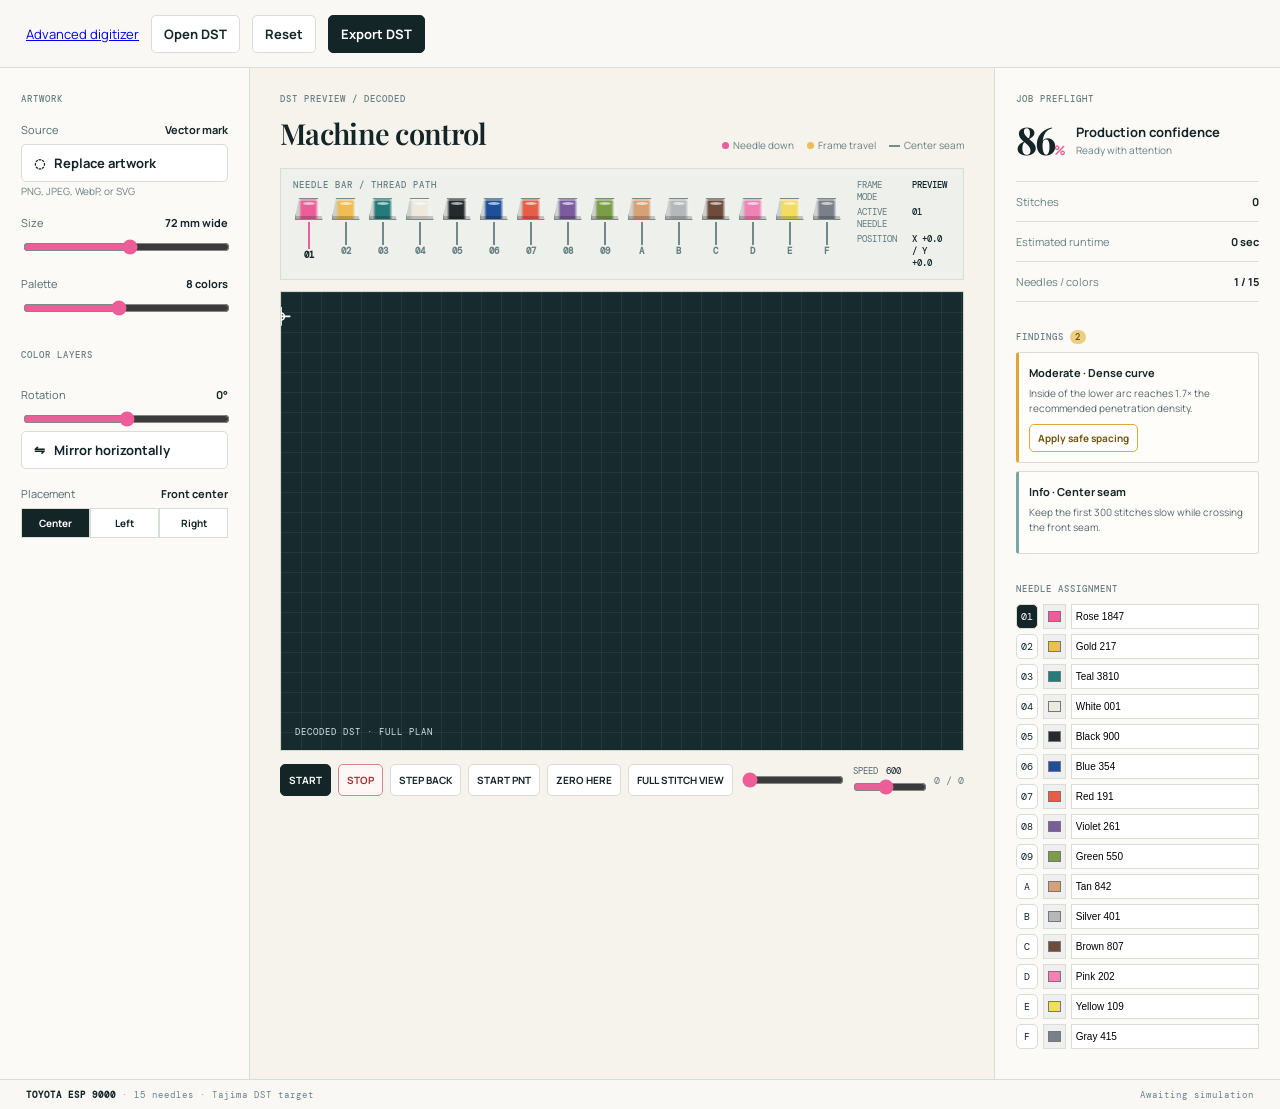
==== commit 9dc95385: "Add layered vector digitizer workflow" ====
--- a/prototype/index.html
+++ b/prototype/index.html
@@ -7,9 +7,9 @@
     <link rel="stylesheet" href="styles.css" />
   </head>
   <body>
-    <header><input id="dstFile" type="file" accept=".dst,application/octet-stream" hidden /><button class="outline" id="openDst">Open DST</button><button class="outline" id="reset">Reset</button><button class="primary" id="export">Export DST</button></header>
+    <header><a class="outline" href="digitizer.html">Advanced digitizer</a><input id="dstFile" type="file" accept=".dst,application/octet-stream" hidden /><button class="outline" id="openDst">Open DST</button><button class="outline" id="reset">Reset</button><button class="primary" id="export">Export DST</button></header>
     <main>
-      <aside class="left panel"><p class="eyebrow">ARTWORK</p><label>Source <span id="sourceName">Vector mark</span></label><input id="artworkFile" type="file" accept="image/png,image/jpeg,image/webp,image/svg+xml" hidden /><button class="select" id="replaceArtwork">◌ &nbsp; Replace artwork</button><small id="uploadHint">PNG, JPEG, WebP, or SVG</small><label>Size <span id="scaleLabel">72 mm wide</span></label><input id="scale" type="range" min="20" max="120" value="72" /><label>Palette <span id="paletteLabel">8 colors</span></label><input id="paletteSize" type="range" min="2" max="15" value="8" /><p class="eyebrow spacing">COLOR LAYERS</p><div class="color-layers" id="colorLayers"></div><label>Rotation <span id="rotationLabel">0°</span></label><input id="rotation" type="range" min="-180" max="180" value="0" /><button class="select" id="mirrorArtwork">⇋ &nbsp; Mirror horizontally</button><label>Placement <span id="placementLabel">Front center</span></label><div class="seg" id="placement"><button class="active" data-place="center">Center</button><button data-place="left">Left</button><button data-place="right">Right</button></div></aside>
+      <aside class="left panel"><p class="eyebrow">ARTWORK</p><label>Source <span id="sourceName">Vector mark</span></label><input id="artworkFile" type="file" accept="image/png,image/jpeg,image/webp,image/svg+xml" hidden /><button class="select" id="replaceArtwork">◌ &nbsp; Replace artwork</button><small id="uploadHint">PNG, JPEG, WebP, or SVG</small><label>Size <span id="scaleLabel">72 mm wide</span></label><input id="scale" type="range" min="20" max="120" value="72" /><label>Palette <span id="paletteLabel">8 colors</span></label><input id="paletteSize" type="range" min="2" max="15" value="8" /><p class="eyebrow spacing">VECTOR OBJECTS</p><div class="vector-tools"><button id="addSolid">Add solid</button><button id="addCurve">Add curve</button></div><label>Stitch type <select id="vectorStitchType"><option value="tatami">Tatami fill</option><option value="satin">Satin</option><option value="running">Running</option></select></label><button class="select" id="deleteVector">Delete selected object</button><small>Drag white anchors or gold Bézier handles on the canvas.</small><p class="eyebrow spacing">COLOR LAYERS</p><div class="color-layers" id="colorLayers"></div><label>Rotation <span id="rotationLabel">0°</span></label><input id="rotation" type="range" min="-180" max="180" value="0" /><button class="select" id="mirrorArtwork">⇋ &nbsp; Mirror horizontally</button><label>Placement <span id="placementLabel">Front center</span></label><div class="seg" id="placement"><button class="active" data-place="center">Center</button><button data-place="left">Left</button><button data-place="right">Right</button></div></aside>
       <section class="workspace"><div class="workspace-title"><div><p class="eyebrow" id="viewMode">DST PREVIEW / DECODED</p><h1>Machine control</h1></div><div class="legend"><span><i class="pink"></i>Needle down</span><span><i class="gold"></i>Frame travel</span><span><i class="line"></i>Center seam</span></div></div><section class="machine"><div><p class="eyebrow">NEEDLE BAR / THREAD PATH</p><div class="needle-rack" id="needleRack"></div></div><div class="machine-readout"><span>FRAME MODE</span><b id="frameMode">PREVIEW</b><span>ACTIVE NEEDLE</span><b id="activeNeedle">01</b><span>POSITION</span><b id="positionReadout">X +0.0 / Y +0.0</b></div></section><div class="stage dst-preview" id="stage"><button id="exitFull" class="exit-full">× Close full view</button><svg id="canvas" viewBox="0 0 800 480" role="img" aria-label="DST stitch simulation"><defs><linearGradient id="fabric" x1="0" x2="1"><stop stop-color="#193d42"/><stop offset=".5" stop-color="#285d5f"/><stop offset="1" stop-color="#183c42"/></linearGradient><pattern id="weave" width="6" height="6" patternUnits="userSpaceOnUse"><path d="M0 1h6M1 0v6" stroke="#fff" stroke-opacity=".05"/></pattern></defs><path d="M91 416C83 173 192 68 400 65c208 3 317 108 309 351" fill="url(#fabric)"/><path d="M91 416C83 173 192 68 400 65c208 3 317 108 309 351" fill="url(#weave)"/><g id="artworkTransform"><image id="artworkPreview" x="250" y="170" width="300" height="140" preserveAspectRatio="xMidYMid meet" opacity=".42" display="none"/><rect id="artworkBounds" x="250" y="170" width="300" height="140" fill="none" stroke="#f7e5a7" stroke-width="1.5" stroke-dasharray="5 4" display="none"/></g><path d="M400 67v338" stroke="#e7d6b1" stroke-opacity=".6" stroke-width="2" stroke-dasharray="6 8"/><path d="M155 400h490" stroke="#a7d7d2" stroke-opacity=".35"/><rect x="210" y="155" width="380" height="170" rx="6" fill="none" stroke="#b0e6df" stroke-opacity=".7" stroke-dasharray="6 7"/><g id="stitches"></g><g id="needle" stroke="#fff" stroke-width="2"><path d="M-11 0h22M0-11v22"/><circle r="4" fill="none"/></g></svg><div class="stage-tag" id="stageTag">DECODED DST · FULL PLAN</div></div><div class="controls"><button id="start" class="primary">START</button><button id="stop" class="stop">STOP</button><button id="back">STEP BACK</button><button id="startPoint">START PNT</button><button id="zero">ZERO HERE</button><button id="fullView">FULL STITCH VIEW</button><input id="timeline" type="range" min="0" value="0" /><label class="speed">SPEED <output id="speedValue">600</output><input id="speed" type="range" min="300" max="1000" step="50" value="600" /></label><span id="step">0 / 0</span></div></section>
       <aside class="right panel"><p class="eyebrow">JOB PREFLIGHT</p><div class="confidence"><div class="score"><strong id="score">86</strong><em>%</em></div><div><b>Production confidence</b><small>Ready with attention</small></div></div><div class="metric"><span>Stitches</span><b id="stitchCount">—</b></div><div class="metric"><span>Estimated runtime</span><b id="runtime">—</b></div><div class="metric"><span>Needles / colors</span><b id="needleCount">1 / 15</b></div><p class="eyebrow spacing">FINDINGS <span class="count" id="findingCount">2</span></p><article class="finding caution" id="autopunchFinding"><b>Moderate · Dense curve</b><p>Inside of the lower arc reaches 1.7× the recommended penetration density.</p><button id="fixDensity">Apply safe spacing</button></article><article class="finding info" id="routeFinding"><b>Info · Center seam</b><p>Keep the first 300 stitches slow while crossing the front seam.</p></article><p class="eyebrow spacing">NEEDLE ASSIGNMENT</p><div id="needleEditor"></div></aside>
     </main><footer><span><b>TOYOTA ESP 9000</b> · 15 needles · Tajima DST target</span><span id="operation">Awaiting simulation</span></footer><script src="app.js"></script>
--- a/prototype/styles.css
+++ b/prototype/styles.css
@@ -1,4 +1,5 @@
 @import url('https://fonts.googleapis.com/css2?family=DM+Mono:wght@400;500&family=Manrope:wght@400;500;600;700;800&family=Playfair+Display:ital,wght@0,600;0,700;1,600&display=swap');
+.vector-tools{display:grid;grid-template-columns:1fr 1fr;gap:5px}.vector-tools button{padding:7px 4px;font-size:10px}.panel select{min-width:105px;border:1px solid var(--line);border-radius:4px;background:#fff;padding:5px;font:10px Manrope;color:var(--ink)}
 .needle-rack{gap:6px!important}.needle-slot{width:31px!important}.spool{display:block!important;position:relative!important;width:28px!important;height:22px!important;margin:0 auto 2px!important;clip-path:polygon(16% 0,84% 0,100% 100%,0 100%)!important;background:linear-gradient(90deg,#0002 0 11%,var(--thread) 22% 74%,#fff3 87% 100%)!important;border:1px solid #788b89!important;box-shadow:inset 0 2px #fff5,inset 0 -3px #0003!important;border-radius:0!important}.spool em{position:absolute;top:3px;left:7px;width:12px;height:3px;border-radius:50%;background:#ffffff9c}
 .color-layers{display:grid;gap:5px}.color-layer{display:grid;grid-template-columns:18px 28px 1fr;align-items:center;gap:6px;border:1px solid var(--line);border-radius:4px;padding:5px 6px;background:#fff;color:#526a6e;font-size:10px}.color-layer.disabled{opacity:.48;background:#f1f0ec;text-decoration:line-through}.color-layer input[type=checkbox]{accent-color:var(--pink);margin:0}.color-layer input[type=color]{width:26px;height:23px;padding:1px;border:1px solid var(--line)}
 .stage.full-view{position:fixed;z-index:20;inset:14px;height:calc(100vh - 28px);min-height:0;background:#132e33;box-shadow:0 12px 45px #001b1d88}.stage.full-view svg{shape-rendering:geometricPrecision}.stage.full-view .stage-tag{font-size:11px;bottom:20px;left:20px}.exit-full{display:none}.stage.full-view .exit-full{display:block;position:absolute;z-index:21;top:14px;right:14px;border-color:#b0e6df;background:#f8fbf8;font-size:11px}
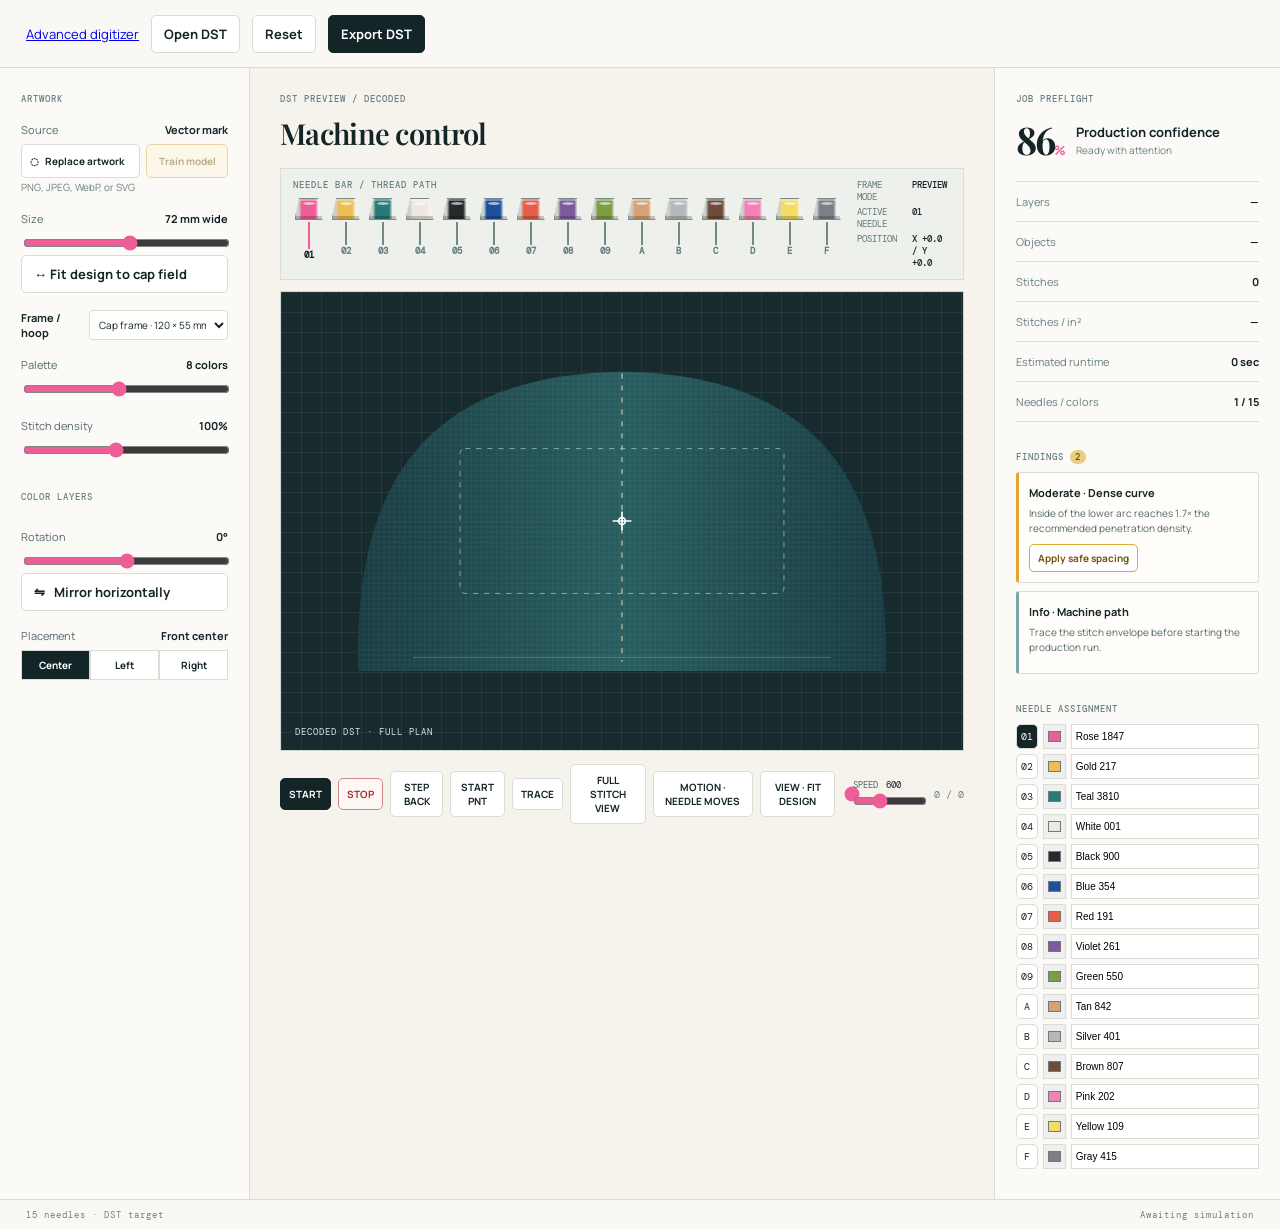
==== commit 969cacdc: "Build phase-aware embroidery training workflow" ====
--- a/prototype/index.html
+++ b/prototype/index.html
@@ -9,9 +9,9 @@
   <body>
     <header><a class="outline" href="digitizer.html">Advanced digitizer</a><input id="dstFile" type="file" accept=".dst,application/octet-stream" hidden /><button class="outline" id="openDst">Open DST</button><button class="outline" id="reset">Reset</button><button class="primary" id="export">Export DST</button></header>
     <main>
-      <aside class="left panel"><p class="eyebrow">ARTWORK</p><label>Source <span id="sourceName">Vector mark</span></label><input id="artworkFile" type="file" accept="image/png,image/jpeg,image/webp,image/svg+xml" hidden /><button class="select" id="replaceArtwork">◌ &nbsp; Replace artwork</button><small id="uploadHint">PNG, JPEG, WebP, or SVG</small><label>Size <span id="scaleLabel">72 mm wide</span></label><input id="scale" type="range" min="20" max="120" value="72" /><label>Palette <span id="paletteLabel">8 colors</span></label><input id="paletteSize" type="range" min="2" max="15" value="8" /><p class="eyebrow spacing">VECTOR OBJECTS</p><div class="vector-tools"><button id="addSolid">Add solid</button><button id="addCurve">Add curve</button></div><label>Stitch type <select id="vectorStitchType"><option value="tatami">Tatami fill</option><option value="satin">Satin</option><option value="running">Running</option></select></label><button class="select" id="deleteVector">Delete selected object</button><small>Drag white anchors or gold Bézier handles on the canvas.</small><p class="eyebrow spacing">COLOR LAYERS</p><div class="color-layers" id="colorLayers"></div><label>Rotation <span id="rotationLabel">0°</span></label><input id="rotation" type="range" min="-180" max="180" value="0" /><button class="select" id="mirrorArtwork">⇋ &nbsp; Mirror horizontally</button><label>Placement <span id="placementLabel">Front center</span></label><div class="seg" id="placement"><button class="active" data-place="center">Center</button><button data-place="left">Left</button><button data-place="right">Right</button></div></aside>
-      <section class="workspace"><div class="workspace-title"><div><p class="eyebrow" id="viewMode">DST PREVIEW / DECODED</p><h1>Machine control</h1></div><div class="legend"><span><i class="pink"></i>Needle down</span><span><i class="gold"></i>Frame travel</span><span><i class="line"></i>Center seam</span></div></div><section class="machine"><div><p class="eyebrow">NEEDLE BAR / THREAD PATH</p><div class="needle-rack" id="needleRack"></div></div><div class="machine-readout"><span>FRAME MODE</span><b id="frameMode">PREVIEW</b><span>ACTIVE NEEDLE</span><b id="activeNeedle">01</b><span>POSITION</span><b id="positionReadout">X +0.0 / Y +0.0</b></div></section><div class="stage dst-preview" id="stage"><button id="exitFull" class="exit-full">× Close full view</button><svg id="canvas" viewBox="0 0 800 480" role="img" aria-label="DST stitch simulation"><defs><linearGradient id="fabric" x1="0" x2="1"><stop stop-color="#193d42"/><stop offset=".5" stop-color="#285d5f"/><stop offset="1" stop-color="#183c42"/></linearGradient><pattern id="weave" width="6" height="6" patternUnits="userSpaceOnUse"><path d="M0 1h6M1 0v6" stroke="#fff" stroke-opacity=".05"/></pattern></defs><path d="M91 416C83 173 192 68 400 65c208 3 317 108 309 351" fill="url(#fabric)"/><path d="M91 416C83 173 192 68 400 65c208 3 317 108 309 351" fill="url(#weave)"/><g id="artworkTransform"><image id="artworkPreview" x="250" y="170" width="300" height="140" preserveAspectRatio="xMidYMid meet" opacity=".42" display="none"/><rect id="artworkBounds" x="250" y="170" width="300" height="140" fill="none" stroke="#f7e5a7" stroke-width="1.5" stroke-dasharray="5 4" display="none"/></g><path d="M400 67v338" stroke="#e7d6b1" stroke-opacity=".6" stroke-width="2" stroke-dasharray="6 8"/><path d="M155 400h490" stroke="#a7d7d2" stroke-opacity=".35"/><rect x="210" y="155" width="380" height="170" rx="6" fill="none" stroke="#b0e6df" stroke-opacity=".7" stroke-dasharray="6 7"/><g id="stitches"></g><g id="needle" stroke="#fff" stroke-width="2"><path d="M-11 0h22M0-11v22"/><circle r="4" fill="none"/></g></svg><div class="stage-tag" id="stageTag">DECODED DST · FULL PLAN</div></div><div class="controls"><button id="start" class="primary">START</button><button id="stop" class="stop">STOP</button><button id="back">STEP BACK</button><button id="startPoint">START PNT</button><button id="zero">ZERO HERE</button><button id="fullView">FULL STITCH VIEW</button><input id="timeline" type="range" min="0" value="0" /><label class="speed">SPEED <output id="speedValue">600</output><input id="speed" type="range" min="300" max="1000" step="50" value="600" /></label><span id="step">0 / 0</span></div></section>
-      <aside class="right panel"><p class="eyebrow">JOB PREFLIGHT</p><div class="confidence"><div class="score"><strong id="score">86</strong><em>%</em></div><div><b>Production confidence</b><small>Ready with attention</small></div></div><div class="metric"><span>Stitches</span><b id="stitchCount">—</b></div><div class="metric"><span>Estimated runtime</span><b id="runtime">—</b></div><div class="metric"><span>Needles / colors</span><b id="needleCount">1 / 15</b></div><p class="eyebrow spacing">FINDINGS <span class="count" id="findingCount">2</span></p><article class="finding caution" id="autopunchFinding"><b>Moderate · Dense curve</b><p>Inside of the lower arc reaches 1.7× the recommended penetration density.</p><button id="fixDensity">Apply safe spacing</button></article><article class="finding info" id="routeFinding"><b>Info · Center seam</b><p>Keep the first 300 stitches slow while crossing the front seam.</p></article><p class="eyebrow spacing">NEEDLE ASSIGNMENT</p><div id="needleEditor"></div></aside>
-    </main><footer><span><b>TOYOTA ESP 9000</b> · 15 needles · Tajima DST target</span><span id="operation">Awaiting simulation</span></footer><script src="app.js"></script>
+      <aside class="left panel"><p class="eyebrow">ARTWORK</p><label>Source <span id="sourceName">Vector mark</span></label><input id="artworkFile" type="file" accept="image/png,image/jpeg,image/webp,image/svg+xml" hidden /><div class="artwork-actions"><button class="select" id="replaceArtwork">◌ &nbsp; Replace artwork</button><button class="train-action" id="trainModel" disabled>Train model</button></div><small id="uploadHint">PNG, JPEG, WebP, or SVG</small><label>Size <span id="scaleLabel">72 mm wide</span></label><input id="scale" type="range" min="20" max="120" value="72" /><label>Palette <span id="paletteLabel">8 colors</span></label><input id="paletteSize" type="range" min="2" max="15" value="8" /><label>Stitch density <span id="densityLabel">100%</span></label><input id="stitchDensity" type="range" min="60" max="150" value="100" step="5" /><p class="eyebrow spacing">VECTOR OBJECTS</p><div class="vector-tools"><button id="addSolid">Add solid</button><button id="addCurve">Add curve</button></div><label>Stitch type <select id="vectorStitchType"><option value="tatami">Tatami fill</option><option value="satin">Satin</option><option value="running">Running</option></select></label><button class="select" id="deleteVector">Delete selected object</button><small>Drag white anchors or gold Bézier handles on the canvas.</small><p class="eyebrow spacing">COLOR LAYERS</p><div class="color-layers" id="colorLayers"></div><label>Rotation <span id="rotationLabel">0°</span></label><input id="rotation" type="range" min="-180" max="180" value="0" /><button class="select" id="mirrorArtwork">⇋ &nbsp; Mirror horizontally</button><label>Placement <span id="placementLabel">Front center</span></label><div class="seg" id="placement"><button class="active" data-place="center">Center</button><button data-place="left">Left</button><button data-place="right">Right</button></div></aside>
+      <section class="workspace"><div class="workspace-title"><div><p class="eyebrow" id="viewMode">DST PREVIEW / DECODED</p><h1>Machine control</h1></div></div><section class="machine"><div><p class="eyebrow">NEEDLE BAR / THREAD PATH</p><div class="needle-rack" id="needleRack"></div></div><div class="machine-readout"><span>FRAME MODE</span><b id="frameMode">PREVIEW</b><span>ACTIVE NEEDLE</span><b id="activeNeedle">01</b><span>POSITION</span><b id="positionReadout">X +0.0 / Y +0.0</b></div></section><div class="stage dst-preview" id="stage"><div class="busy-indicator" id="busyIndicator" role="status" aria-live="polite"><i></i><b>Preparing pattern</b><span>Extracting layers and planning stitches…</span></div><button id="exitFull" class="exit-full">× Close full view</button><svg id="canvas" viewBox="0 0 800 480" role="img" aria-label="DST stitch simulation"><defs><linearGradient id="fabric" x1="0" x2="1"><stop stop-color="#193d42"/><stop offset=".5" stop-color="#285d5f"/><stop offset="1" stop-color="#183c42"/></linearGradient><pattern id="weave" width="6" height="6" patternUnits="userSpaceOnUse"><path d="M0 1h6M1 0v6" stroke="#fff" stroke-opacity=".05"/></pattern></defs><rect id="fullFieldSurface" x="210" y="103" width="380" height="274" rx="6" fill="url(#fabric)" display="none"/><path id="capFabric" d="M91 416C83 173 192 68 400 65c208 3 317 108 309 351" fill="url(#fabric)"/><path id="capWeave" d="M91 416C83 173 192 68 400 65c208 3 317 108 309 351" fill="url(#weave)"/><g id="artworkTransform"><image id="artworkPreview" x="250" y="170" width="300" height="140" preserveAspectRatio="xMidYMid meet" opacity=".42" display="none"/><rect id="artworkBounds" x="250" y="170" width="300" height="140" fill="none" stroke="#f7e5a7" stroke-width="1.5" stroke-dasharray="5 4" display="none"/></g><path id="capSeam" d="M400 67v338" stroke="#e7d6b1" stroke-opacity=".6" stroke-width="2" stroke-dasharray="6 8"/><path id="capBrim" d="M155 400h490" stroke="#a7d7d2" stroke-opacity=".35"/><rect id="workBoundary" x="210" y="155" width="380" height="170" rx="6" fill="none" stroke="#b0e6df" stroke-opacity=".7" stroke-dasharray="6 7"/><rect id="traceBoundary" x="0" y="0" width="1" height="1" fill="none" stroke="#eebd54" stroke-width="2.5" stroke-dasharray="9 6" display="none"/><g id="stitches"></g><g id="needle" stroke="#fff" stroke-width="2"><path d="M-11 0h22M0-11v22"/><circle r="4" fill="none"/></g></svg><div class="stage-tag" id="stageTag">DECODED DST · FULL PLAN</div></div><div class="controls"><button id="start" class="primary">START</button><button id="stop" class="stop">STOP</button><button id="back">STEP BACK</button><button id="startPoint">START PNT</button><button id="trace">TRACE</button><button id="fullView">FULL STITCH VIEW</button><input id="timeline" type="range" min="0" value="0" /><label class="speed">SPEED <output id="speedValue">600</output><input id="speed" type="range" min="300" max="1200" step="50" value="600" /></label><span id="step">0 / 0</span></div></section>
+      <aside class="right panel"><p class="eyebrow">JOB PREFLIGHT</p><div class="confidence"><div class="score"><strong id="score">86</strong><em>%</em></div><div><b>Production confidence</b><small>Ready with attention</small></div></div><div class="metric"><span>Layers</span><b id="layerCount">3</b></div><div class="metric"><span>Objects</span><b id="objectCount">—</b></div><div class="metric"><span>Stitches</span><b id="stitchCount">—</b></div><div class="metric"><span>Stitches / in²</span><b id="stitchesPerSqIn">—</b></div><div class="metric"><span>Estimated runtime</span><b id="runtime">—</b></div><div class="metric"><span>Needles / colors</span><b id="needleCount">1 / 15</b></div><p class="eyebrow spacing">FINDINGS <span class="count" id="findingCount">2</span></p><article class="finding caution" id="autopunchFinding"><b>Moderate · Dense curve</b><p>Inside of the lower arc reaches 1.7× the recommended penetration density.</p><button id="fixDensity">Apply safe spacing</button></article><article class="finding info" id="routeFinding"><b>Info · Machine path</b><p>Trace the stitch envelope before starting the production run.</p></article><p class="eyebrow spacing">NEEDLE ASSIGNMENT</p><div id="needleEditor"></div></aside>
+    </main><footer><span>15 needles · DST target</span><span id="operation">Awaiting simulation</span></footer><script src="app.js"></script>
   </body>
 </html>
--- a/prototype/styles.css
+++ b/prototype/styles.css
@@ -1,7 +1,11 @@
 @import url('https://fonts.googleapis.com/css2?family=DM+Mono:wght@400;500&family=Manrope:wght@400;500;600;700;800&family=Playfair+Display:ital,wght@0,600;0,700;1,600&display=swap');
+.controls #motionView.active,.controls #projectionView.active{background:var(--teal);border-color:var(--teal);color:#fff}
 .vector-tools{display:grid;grid-template-columns:1fr 1fr;gap:5px}.vector-tools button{padding:7px 4px;font-size:10px}.panel select{min-width:105px;border:1px solid var(--line);border-radius:4px;background:#fff;padding:5px;font:10px Manrope;color:var(--ink)}
 .needle-rack{gap:6px!important}.needle-slot{width:31px!important}.spool{display:block!important;position:relative!important;width:28px!important;height:22px!important;margin:0 auto 2px!important;clip-path:polygon(16% 0,84% 0,100% 100%,0 100%)!important;background:linear-gradient(90deg,#0002 0 11%,var(--thread) 22% 74%,#fff3 87% 100%)!important;border:1px solid #788b89!important;box-shadow:inset 0 2px #fff5,inset 0 -3px #0003!important;border-radius:0!important}.spool em{position:absolute;top:3px;left:7px;width:12px;height:3px;border-radius:50%;background:#ffffff9c}
 .color-layers{display:grid;gap:5px}.color-layer{display:grid;grid-template-columns:18px 28px 1fr;align-items:center;gap:6px;border:1px solid var(--line);border-radius:4px;padding:5px 6px;background:#fff;color:#526a6e;font-size:10px}.color-layer.disabled{opacity:.48;background:#f1f0ec;text-decoration:line-through}.color-layer input[type=checkbox]{accent-color:var(--pink);margin:0}.color-layer input[type=color]{width:26px;height:23px;padding:1px;border:1px solid var(--line)}
+.artwork-actions{display:grid;grid-template-columns:minmax(0,1.35fr) minmax(82px,.65fr);gap:6px}.artwork-actions .select,.artwork-actions .train-action{width:100%;min-width:0;padding-inline:8px;font-size:10px}.train-action{background:#fff5d9;border-color:#d7ab46;color:#6c4c08}.train-action:not(:disabled):hover{background:#f8df9b}.train-action:disabled{cursor:not-allowed;opacity:.45}
+.decision-brackets{display:grid;gap:6px;max-height:280px;overflow:auto;padding-right:2px}.decision-bracket{width:100%;padding:8px;text-align:left;background:#fff;border-left:3px solid #88a3a1;font-weight:500}.decision-bracket>span{display:flex;justify-content:space-between;gap:5px}.decision-bracket b{text-transform:capitalize;font-size:10px}.decision-bracket em{font:8px 'DM Mono';font-style:normal;text-transform:uppercase;color:var(--muted)}.decision-bracket strong{display:block;margin-top:4px;font:9px 'DM Mono';color:var(--ink)}.decision-bracket small{line-height:1.35;margin-top:4px}.decision-bracket.active{box-shadow:inset 0 0 0 1px var(--ink)}.decision-bracket.near_limit{border-left-color:#e0bc57}.decision-bracket.warning{border-left-color:#df9231}.decision-bracket.fallback{border-left-color:#c65f39}.decision-bracket.blocker{border-left-color:#a83434;background:#fff7f6}.decision-bracket-band{pointer-events:none;fill:#eebd5440;stroke:#eebd54;stroke-width:1.5}.decision-bracket-band.warning{fill:#df92314d;stroke:#df9231}.decision-bracket-band.fallback,.decision-bracket-band.blocker{fill:#d5454559;stroke:#ff7b72}
+.busy-indicator{display:none;position:absolute;z-index:18;inset:0;background:#10282ddd;color:#fff;place-content:center;justify-items:center;gap:7px;text-align:center;backdrop-filter:blur(2px)}.stage.busy .busy-indicator{display:grid}.busy-indicator i{width:34px;height:34px;border:3px solid #ffffff35;border-top-color:#eebd54;border-radius:50%;animation:busy-spin .8s linear infinite}.busy-indicator b{font-size:13px}.busy-indicator span{font:9px 'DM Mono';color:#c8ddda;letter-spacing:.5px}@keyframes busy-spin{to{transform:rotate(360deg)}}body.busy button,body.busy input{cursor:progress}
 .stage.full-view{position:fixed;z-index:20;inset:14px;height:calc(100vh - 28px);min-height:0;background:#132e33;box-shadow:0 12px 45px #001b1d88}.stage.full-view svg{shape-rendering:geometricPrecision}.stage.full-view .stage-tag{font-size:11px;bottom:20px;left:20px}.exit-full{display:none}.stage.full-view .exit-full{display:block;position:absolute;z-index:21;top:14px;right:14px;border-color:#b0e6df;background:#f8fbf8;font-size:11px}
 .stage.dst-preview{background-color:#172a2d;background-image:linear-gradient(#ffffff10 1px,transparent 1px),linear-gradient(90deg,#ffffff10 1px,transparent 1px);background-size:20px 20px}.stage.dst-preview #canvas>path,.stage.dst-preview #canvas>rect,.stage.dst-preview #artworkTransform{display:none}.stage.dst-preview .stage-tag{color:#d5e8e5}
 :root{--ink:#142528;--muted:#688083;--paper:#f6f3ed;--line:#d8ddd5;--pink:#ed5e98;--gold:#eebd54;--teal:#1f5052}*{box-sizing:border-box}body{margin:0;background:var(--paper);color:var(--ink);font:13px Manrope,sans-serif}header{height:68px;border-bottom:1px solid var(--line);display:flex;align-items:center;padding:0 26px;gap:12px;background:#faf8f4}.brand{font-weight:800;letter-spacing:1.2px;font-size:16px}.brand span,.job,.eyebrow,footer{font:10px 'DM Mono',monospace;letter-spacing:1px}.brand span,.job{color:var(--muted)}.job{margin-left:20px;flex:1}button{font:inherit;cursor:pointer;border-radius:5px;padding:9px 12px;border:1px solid var(--line);background:#fff;color:var(--ink);font-weight:700}.primary{background:var(--ink);color:#fff;border-color:var(--ink)}main{display:grid;grid-template-columns:250px minmax(460px,1fr) 286px;min-height:calc(100vh - 98px)}.panel{padding:25px 21px;border-right:1px solid var(--line);background:#fbfaf7}.right{border-right:0;border-left:1px solid var(--line)}.eyebrow{color:#698083;margin:0 0 9px;font-size:9px;font-weight:500}.spacing{margin-top:29px}h1{font:600 29px 'Playfair Display',serif;letter-spacing:-.7px;margin:0}h2{font-size:14px;margin:0 0 15px}.article-card{display:flex;gap:10px;background:#eef2ee;border:1px solid #e2e8e0;padding:10px;border-radius:6px;margin-bottom:21px}.cap-icon{font:31px 'Playfair Display';line-height:26px;color:var(--teal)}small{display:block;color:var(--muted);font-size:10px;margin-top:2px}label{display:flex;justify-content:space-between;color:#526a6e;margin:17px 0 7px;font-size:11px}label span{color:var(--ink);font-weight:700}.field{display:flex;height:26px;border:1px solid var(--line);border-radius:3px;overflow:hidden}.field i{flex:1;background:#77a3a2;margin:3px 1px}.field i:nth-child(2){background:#4f7d7e}.select{width:100%;text-align:left;background:#fff}input[type=range]{width:100%;accent-color:var(--pink)}.seg{display:flex}.seg button{flex:1;padding:7px 2px;border-radius:0;font-size:10px}.seg .active{background:var(--ink);color:#fff}.workspace{padding:25px 30px 16px;min-width:0}.workspace-title{display:flex;justify-content:space-between;align-items:end;margin-bottom:16px}.legend{display:flex;gap:13px;color:var(--muted);font-size:10px}.legend i{display:inline-block;width:7px;height:7px;border-radius:50%;margin-right:4px}.legend .line{border-radius:0;width:11px;height:2px;background:#718d8e;vertical-align:middle}.pink{background:var(--pink)}.gold{background:var(--gold)}.machine{display:flex;justify-content:space-between;gap:15px;border:1px solid var(--line);background:#edf0eb;padding:10px 12px;margin-bottom:11px}.machine .eyebrow{margin-bottom:5px}.needle-rack{display:flex;gap:5px}.needle-slot{border:0;background:transparent;padding:0;width:24px;text-align:center;color:var(--muted);font:9px 'DM Mono'}.needle-slot i{display:block;height:23px;width:2px;background:#758888;margin:auto}.needle-slot b{font-size:9px}.spool{display:block;width:16px;height:8px;border-radius:3px;background:var(--thread);border:2px solid #a8b5ac;margin:auto;box-shadow:0 4px 0 var(--thread),0 8px 0 #a8b5ac}.needle-slot.active{color:var(--ink);transform:translateY(2px)}.needle-slot.active i{background:var(--pink);height:27px}.machine-readout{display:grid;grid-template-columns:auto auto;gap:3px 10px;align-content:center;font:9px 'DM Mono';color:#60787a}.machine-readout b{color:var(--ink);font-weight:500}.stage{height:min(52vh,460px);min-height:350px;background:#dfe6df;border:1px solid #cfd8d0;position:relative;overflow:hidden}.stage svg{width:100%;height:100%;display:block}.stage-tag{position:absolute;bottom:12px;left:14px;color:#e4f0e9;font:9px 'DM Mono';letter-spacing:1px}.controls{display:flex;align-items:center;gap:7px;padding-top:13px}.controls button{font-size:10px;padding:8px}.controls .stop{color:#9e3131;border-color:#cd8989;background:#fff7f6}.controls>input{flex:1}.controls span{font:10px 'DM Mono';white-space:nowrap;color:var(--muted)}.speed{display:block;margin:0;font:9px 'DM Mono';white-space:nowrap}.speed output{color:var(--ink);margin-left:3px}.speed input{display:block;width:74px;margin:2px 0 0}.confidence{display:flex;align-items:center;gap:10px;border-bottom:1px solid var(--line);padding-bottom:16px}.score strong{font:700 38px 'Playfair Display';letter-spacing:-2px}.score em{font-style:normal;color:var(--pink);font-weight:700}.metric{display:flex;justify-content:space-between;padding:12px 0;border-bottom:1px solid var(--line);font-size:11px;color:var(--muted)}.metric b{color:var(--ink)}.count{background:#ecce83;color:#6b4d00;border-radius:8px;padding:1px 5px}.finding{border:1px solid var(--line);border-left:3px solid #dfa631;padding:10px;margin:8px 0;background:#fffdf9;border-radius:3px}.finding.info{border-left-color:#7aa6a6}.finding b{font-size:11px}.finding p{line-height:1.5;margin:5px 0 8px;color:#52676b;font-size:10px}.finding button{font-size:10px;padding:6px 8px;border-color:#dea936;color:#76550b;background:#fff}.needle-row{display:flex;gap:5px;margin:5px 0}.needle-row input{height:25px;border:1px solid var(--line);min-width:0}.needle-row input[type=color]{width:28px;padding:2px}.needle-row input:last-child{width:100%;font-size:10px;padding:4px}.needle-pick{width:28px;padding:0;font:10px 'DM Mono'}.needle-pick.active{background:var(--ink);color:#fff}footer{height:30px;border-top:1px solid var(--line);background:#faf8f4;display:flex;justify-content:space-between;padding:9px 26px;color:#698083;font-size:9px}footer b{color:var(--ink)}@media(max-width:1050px){.needle-rack{gap:2px}.needle-slot{width:20px}.machine-readout{display:none}}@media(max-width:900px){main{grid-template-columns:220px 1fr}.right{display:none}}@media(max-width:650px){main{display:block}.left{display:none}.workspace{padding:18px}.stage{min-height:330px}.job,.legend,.machine-readout{display:none}.needle-slot{width:18px}.controls{flex-wrap:wrap}}
